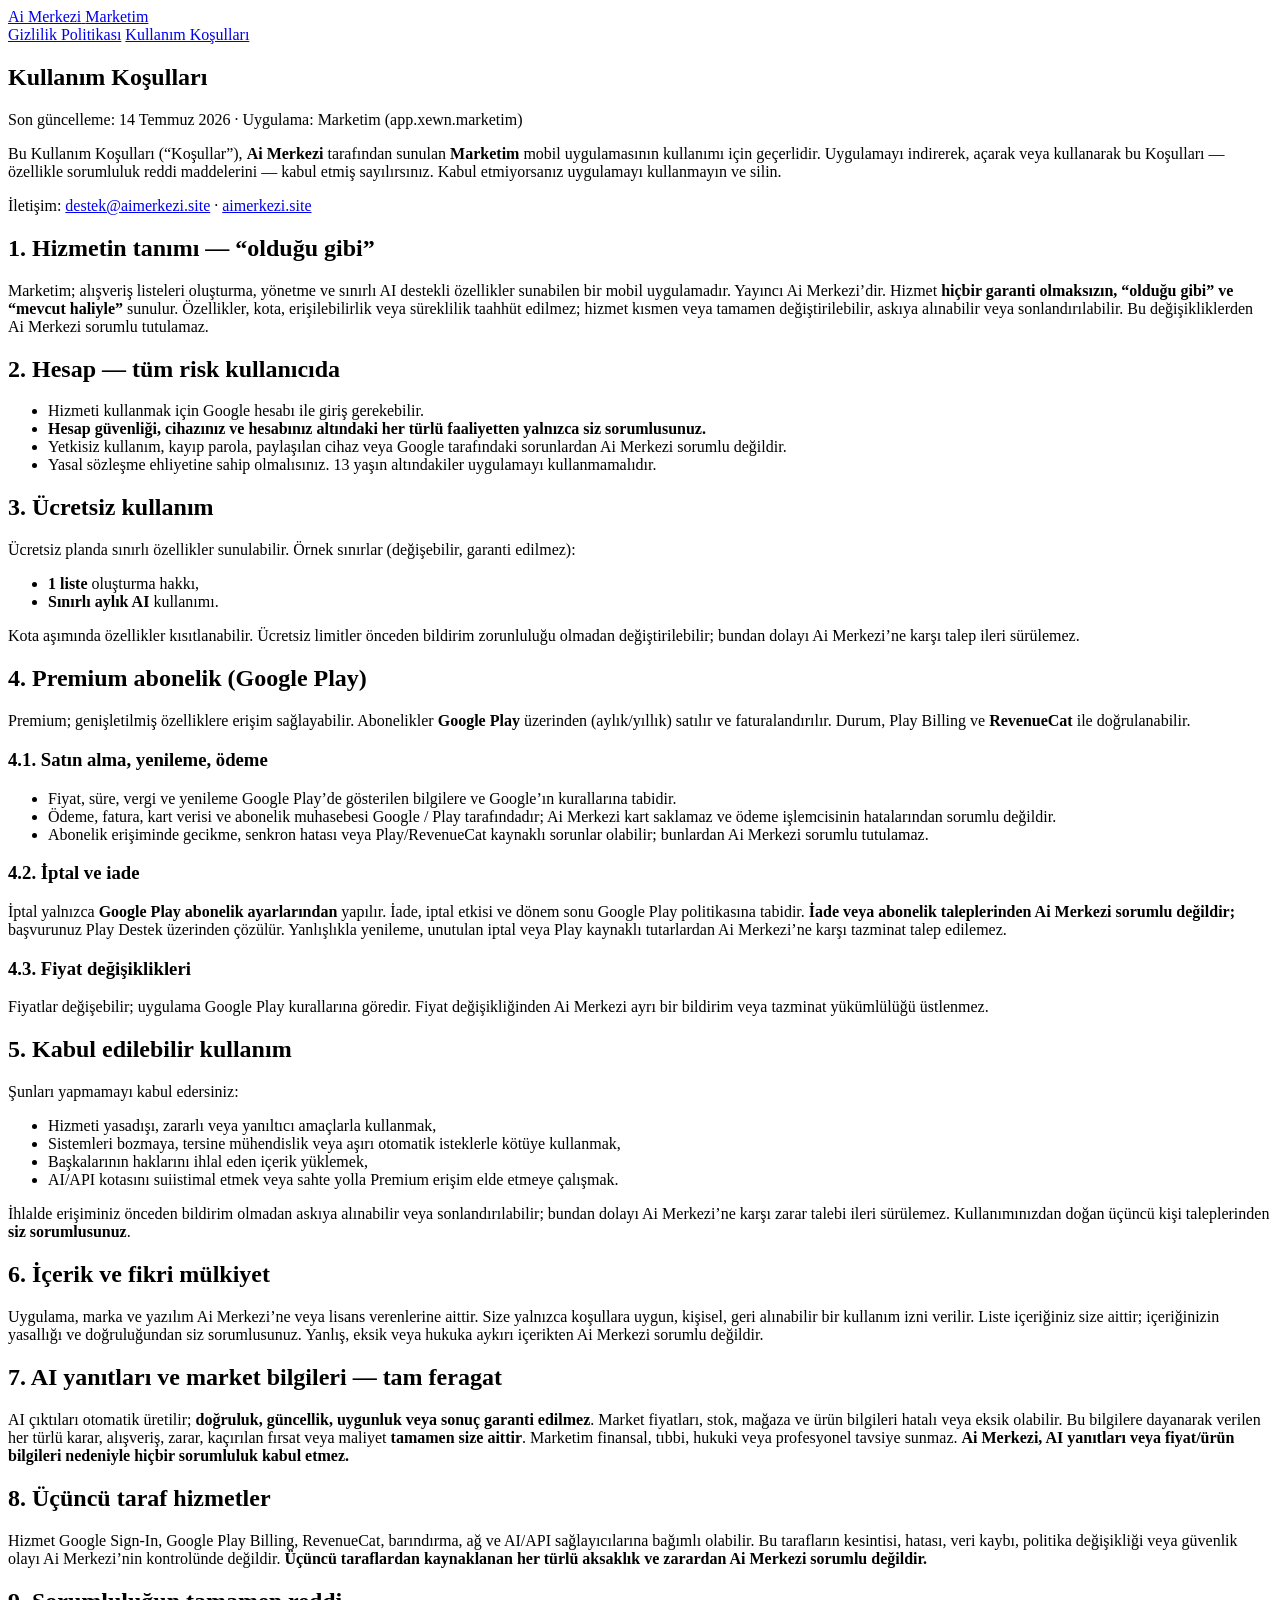
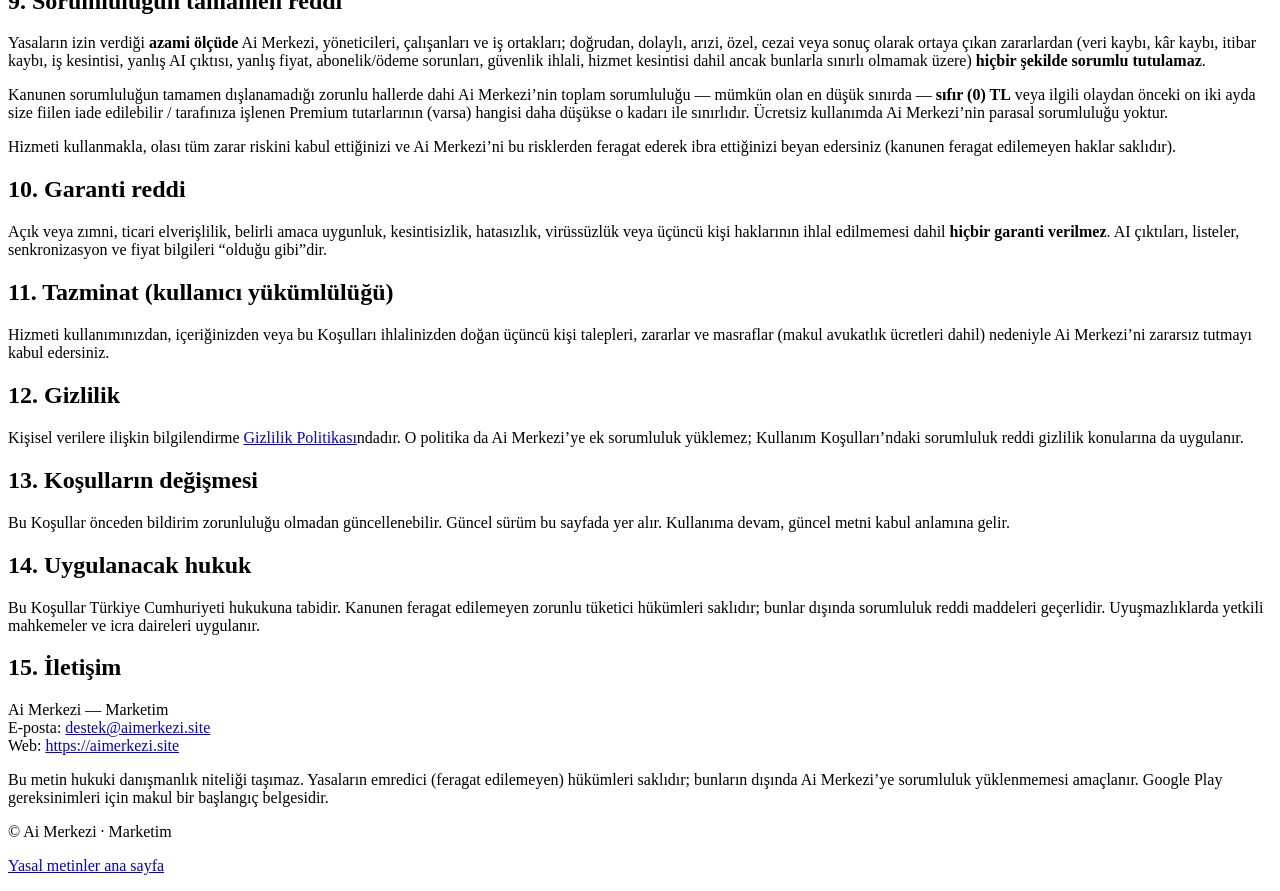
==== aimerkezi-legal/kullanim-kosullari/index.html @ cb1f8430 "first commit Co-authored-by: Cursor <cursoragent@cursor.com>" ====
<!DOCTYPE html>
<html lang="tr">
<head>
  <meta charset="utf-8">
  <meta name="viewport" content="width=device-width, initial-scale=1">
  <title>Kullanım Koşulları — Marketim | Ai Merkezi</title>
  <meta name="description" content="Marketim kullanım koşulları: ücretsiz kullanım, Premium abonelik, Google Play ve sorumluluk reddi.">
  <meta name="robots" content="index,follow">
  <link rel="preconnect" href="https://fonts.googleapis.com">
  <link rel="preconnect" href="https://fonts.gstatic.com" crossorigin>
  <link href="https://fonts.googleapis.com/css2?family=Fraunces:opsz,wght@9..144,600&family=Source+Sans+3:wght@400;600&display=swap" rel="stylesheet">
  <link rel="stylesheet" href="/css/styles.css">
</head>
<body>
  <header class="site-header wrap">
    <a class="brand-lockup" href="/">
      <span class="brand-name">Ai Merkezi</span>
      <span class="brand-product">Marketim</span>
    </a>
    <nav class="site-nav" aria-label="Yasal sayfalar">
      <a href="/gizlilik/">Gizlilik Politikası</a>
      <a href="/kullanim-kosullari/" aria-current="page">Kullanım Koşulları</a>
    </nav>
  </header>

  <main class="wrap">
    <article class="legal">
      <h1 class="page-title">Kullanım Koşulları</h1>
      <p class="meta">Son güncelleme: 14 Temmuz 2026 · Uygulama: Marketim (app.xewn.marketim)</p>

      <p>
        Bu Kullanım Koşulları (“Koşullar”), <strong>Ai Merkezi</strong> tarafından sunulan
        <strong>Marketim</strong> mobil uygulamasının kullanımı için geçerlidir.
        Uygulamayı indirerek, açarak veya kullanarak bu Koşulları — özellikle sorumluluk
        reddi maddelerini — kabul etmiş sayılırsınız. Kabul etmiyorsanız uygulamayı
        kullanmayın ve silin.
      </p>
      <p>
        İletişim: <a href="mailto:destek@aimerkezi.site">destek@aimerkezi.site</a> ·
        <a href="https://aimerkezi.site">aimerkezi.site</a>
      </p>

      <h2>1. Hizmetin tanımı — “olduğu gibi”</h2>
      <p>
        Marketim; alışveriş listeleri oluşturma, yönetme ve sınırlı AI destekli özellikler
        sunabilen bir mobil uygulamadır. Yayıncı Ai Merkezi’dir. Hizmet
        <strong>hiçbir garanti olmaksızın, “olduğu gibi” ve “mevcut haliyle”</strong> sunulur.
        Özellikler, kota, erişilebilirlik veya süreklilik taahhüt edilmez; hizmet kısmen veya
        tamamen değiştirilebilir, askıya alınabilir veya sonlandırılabilir. Bu değişikliklerden
        Ai Merkezi sorumlu tutulamaz.
      </p>

      <h2>2. Hesap — tüm risk kullanıcıda</h2>
      <ul>
        <li>Hizmeti kullanmak için Google hesabı ile giriş gerekebilir.</li>
        <li><strong>Hesap güvenliği, cihazınız ve hesabınız altındaki her türlü faaliyetten yalnızca siz sorumlusunuz.</strong></li>
        <li>Yetkisiz kullanım, kayıp parola, paylaşılan cihaz veya Google tarafındaki sorunlardan Ai Merkezi sorumlu değildir.</li>
        <li>Yasal sözleşme ehliyetine sahip olmalısınız. 13 yaşın altındakiler uygulamayı kullanmamalıdır.</li>
      </ul>

      <h2>3. Ücretsiz kullanım</h2>
      <p>Ücretsiz planda sınırlı özellikler sunulabilir. Örnek sınırlar (değişebilir, garanti edilmez):</p>
      <ul>
        <li><strong>1 liste</strong> oluşturma hakkı,</li>
        <li><strong>Sınırlı aylık AI</strong> kullanımı.</li>
      </ul>
      <p>
        Kota aşımında özellikler kısıtlanabilir. Ücretsiz limitler önceden bildirim
        zorunluluğu olmadan değiştirilebilir; bundan dolayı Ai Merkezi’ne karşı talep
        ileri sürülemez.
      </p>

      <h2>4. Premium abonelik (Google Play)</h2>
      <p>
        Premium; genişletilmiş özelliklere erişim sağlayabilir. Abonelikler
        <strong>Google Play</strong> üzerinden (aylık/yıllık) satılır ve faturalandırılır.
        Durum, Play Billing ve <strong>RevenueCat</strong> ile doğrulanabilir.
      </p>

      <h3>4.1. Satın alma, yenileme, ödeme</h3>
      <ul>
        <li>Fiyat, süre, vergi ve yenileme Google Play’de gösterilen bilgilere ve Google’ın kurallarına tabidir.</li>
        <li>Ödeme, fatura, kart verisi ve abonelik muhasebesi Google / Play tarafındadır; Ai Merkezi kart saklamaz ve ödeme işlemcisinin hatalarından sorumlu değildir.</li>
        <li>Abonelik erişiminde gecikme, senkron hatası veya Play/RevenueCat kaynaklı sorunlar olabilir; bunlardan Ai Merkezi sorumlu tutulamaz.</li>
      </ul>

      <h3>4.2. İptal ve iade</h3>
      <p>
        İptal yalnızca <strong>Google Play abonelik ayarlarından</strong> yapılır. İade, iptal
        etkisi ve dönem sonu Google Play politikasına tabidir.
        <strong>İade veya abonelik taleplerinden Ai Merkezi sorumlu değildir;</strong>
        başvurunuz Play Destek üzerinden çözülür. Yanlışlıkla yenileme, unutulan iptal veya
        Play kaynaklı tutarlardan Ai Merkezi’ne karşı tazminat talep edilemez.
      </p>

      <h3>4.3. Fiyat değişiklikleri</h3>
      <p>
        Fiyatlar değişebilir; uygulama Google Play kurallarına göredir. Fiyat değişikliğinden
        Ai Merkezi ayrı bir bildirim veya tazminat yükümlülüğü üstlenmez.
      </p>

      <h2>5. Kabul edilebilir kullanım</h2>
      <p>Şunları yapmamayı kabul edersiniz:</p>
      <ul>
        <li>Hizmeti yasadışı, zararlı veya yanıltıcı amaçlarla kullanmak,</li>
        <li>Sistemleri bozmaya, tersine mühendislik veya aşırı otomatik isteklerle kötüye kullanmak,</li>
        <li>Başkalarının haklarını ihlal eden içerik yüklemek,</li>
        <li>AI/API kotasını suiistimal etmek veya sahte yolla Premium erişim elde etmeye çalışmak.</li>
      </ul>
      <p>
        İhlalde erişiminiz önceden bildirim olmadan askıya alınabilir veya sonlandırılabilir;
        bundan dolayı Ai Merkezi’ne karşı zarar talebi ileri sürülemez. Kullanımınızdan
        doğan üçüncü kişi taleplerinden <strong>siz sorumlusunuz</strong>.
      </p>

      <h2>6. İçerik ve fikri mülkiyet</h2>
      <p>
        Uygulama, marka ve yazılım Ai Merkezi’ne veya lisans verenlerine aittir. Size yalnızca
        koşullara uygun, kişisel, geri alınabilir bir kullanım izni verilir. Liste içeriğiniz
        size aittir; içeriğinizin yasallığı ve doğruluğundan siz sorumlusunuz. Yanlış, eksik
        veya hukuka aykırı içerikten Ai Merkezi sorumlu değildir.
      </p>

      <h2>7. AI yanıtları ve market bilgileri — tam feragat</h2>
      <p>
        AI çıktıları otomatik üretilir; <strong>doğruluk, güncellik, uygunluk veya sonuç
        garanti edilmez</strong>. Market fiyatları, stok, mağaza ve ürün bilgileri hatalı veya
        eksik olabilir. Bu bilgilere dayanarak verilen her türlü karar, alışveriş, zarar,
        kaçırılan fırsat veya maliyet <strong>tamamen size aittir</strong>.
        Marketim finansal, tıbbi, hukuki veya profesyonel tavsiye sunmaz.
        <strong>Ai Merkezi, AI yanıtları veya fiyat/ürün bilgileri nedeniyle hiçbir sorumluluk
        kabul etmez.</strong>
      </p>

      <h2>8. Üçüncü taraf hizmetler</h2>
      <p>
        Hizmet Google Sign-In, Google Play Billing, RevenueCat, barındırma, ağ ve AI/API
        sağlayıcılarına bağımlı olabilir. Bu tarafların kesintisi, hatası, veri kaybı, politika
        değişikliği veya güvenlik olayı Ai Merkezi’nin kontrolünde değildir.
        <strong>Üçüncü taraflardan kaynaklanan her türlü aksaklık ve zarardan Ai Merkezi
        sorumlu değildir.</strong>
      </p>

      <h2>9. Sorumluluğun tamamen reddi</h2>
      <p>
        Yasaların izin verdiği <strong>azami ölçüde</strong> Ai Merkezi, yöneticileri,
        çalışanları ve iş ortakları; doğrudan, dolaylı, arızi, özel, cezai veya sonuç olarak
        ortaya çıkan zararlardan (veri kaybı, kâr kaybı, itibar kaybı, iş kesintisi, yanlış
        AI çıktısı, yanlış fiyat, abonelik/ödeme sorunları, güvenlik ihlali, hizmet kesintisi
        dahil ancak bunlarla sınırlı olmamak üzere) <strong>hiçbir şekilde sorumlu tutulamaz</strong>.
      </p>
      <p>
        Kanunen sorumluluğun tamamen dışlanamadığı zorunlu hallerde dahi Ai Merkezi’nin
        toplam sorumluluğu — mümkün olan en düşük sınırda — <strong>sıfır (0) TL</strong> veya
        ilgili olaydan önceki on iki ayda size fiilen iade edilebilir / tarafınıza işlenen
        Premium tutarlarının (varsa) hangisi daha düşükse o kadarı ile sınırlıdır.
        Ücretsiz kullanımda Ai Merkezi’nin parasal sorumluluğu yoktur.
      </p>
      <p>
        Hizmeti kullanmakla, olası tüm zarar riskini kabul ettiğinizi ve Ai Merkezi’ni
        bu risklerden feragat ederek ibra ettiğinizi beyan edersiniz (kanunen feragat
        edilemeyen haklar saklıdır).
      </p>

      <h2>10. Garanti reddi</h2>
      <p>
        Açık veya zımni, ticari elverişlilik, belirli amaca uygunluk, kesintisizlik, hatasızlık,
        virüssüzlük veya üçüncü kişi haklarının ihlal edilmemesi dahil <strong>hiçbir garanti
        verilmez</strong>. AI çıktıları, listeler, senkronizasyon ve fiyat bilgileri “olduğu gibi”dir.
      </p>

      <h2>11. Tazminat (kullanıcı yükümlülüğü)</h2>
      <p>
        Hizmeti kullanımınızdan, içeriğinizden veya bu Koşulları ihlalinizden doğan üçüncü
        kişi talepleri, zararlar ve masraflar (makul avukatlık ücretleri dahil) nedeniyle
        Ai Merkezi’ni zararsız tutmayı kabul edersiniz.
      </p>

      <h2>12. Gizlilik</h2>
      <p>
        Kişisel verilere ilişkin bilgilendirme
        <a href="/gizlilik/">Gizlilik Politikası</a>ndadır. O politika da Ai Merkezi’ye ek
        sorumluluk yüklemez; Kullanım Koşulları’ndaki sorumluluk reddi gizlilik konularına
        da uygulanır.
      </p>

      <h2>13. Koşulların değişmesi</h2>
      <p>
        Bu Koşullar önceden bildirim zorunluluğu olmadan güncellenebilir. Güncel sürüm bu
        sayfada yer alır. Kullanıma devam, güncel metni kabul anlamına gelir.
      </p>

      <h2>14. Uygulanacak hukuk</h2>
      <p>
        Bu Koşullar Türkiye Cumhuriyeti hukukuna tabidir. Kanunen feragat edilemeyen zorunlu
        tüketici hükümleri saklıdır; bunlar dışında sorumluluk reddi maddeleri geçerlidir.
        Uyuşmazlıklarda yetkili mahkemeler ve icra daireleri uygulanır.
      </p>

      <h2>15. İletişim</h2>
      <p>
        Ai Merkezi — Marketim<br>
        E-posta: <a href="mailto:destek@aimerkezi.site">destek@aimerkezi.site</a><br>
        Web: <a href="https://aimerkezi.site">https://aimerkezi.site</a>
      </p>

      <p class="note">
        Bu metin hukuki danışmanlık niteliği taşımaz. Yasaların emredici (feragat edilemeyen)
        hükümleri saklıdır; bunların dışında Ai Merkezi’ye sorumluluk yüklenmemesi amaçlanır.
        Google Play gereksinimleri için makul bir başlangıç belgesidir.
      </p>
    </article>
  </main>

  <footer class="site-footer wrap">
    <p>© Ai Merkezi · Marketim</p>
    <p><a href="/">Yasal metinler ana sayfa</a></p>
  </footer>
</body>
</html>
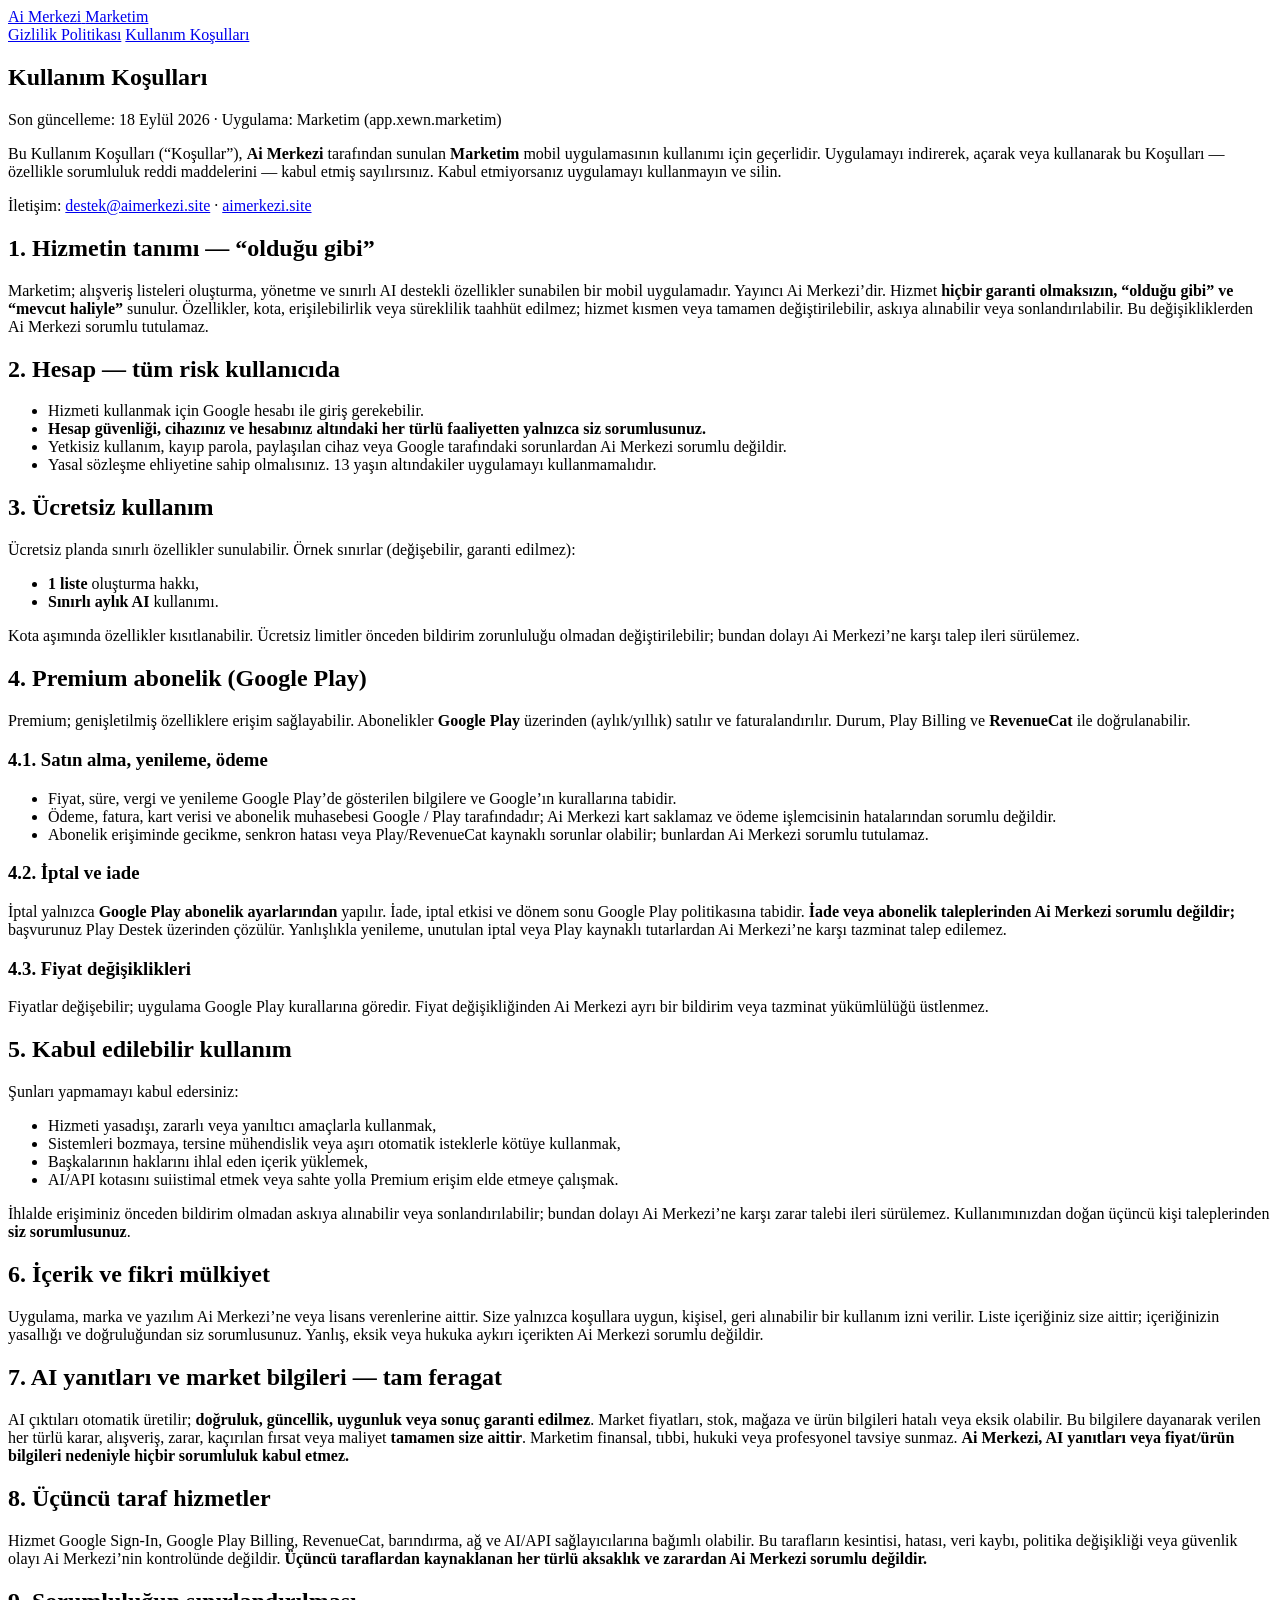
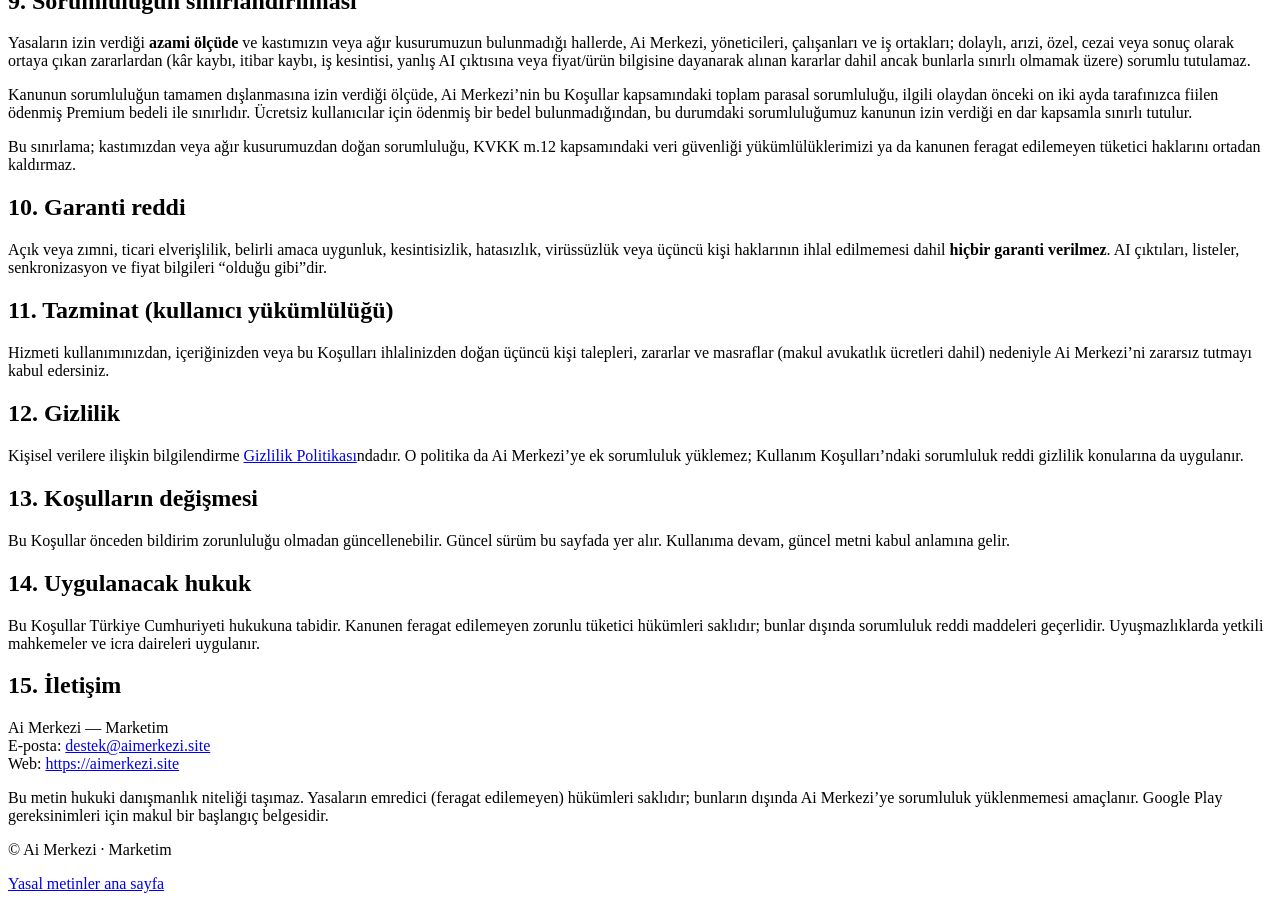
==== commit 523a2ee2: "fix(legal): aydınlatma/rıza ayrımı, yurt dışı aktarım kategorisi, ölçülü sorumluluk sınırı - Gizlili" ====
--- a/aimerkezi-legal/kullanim-kosullari/index.html
+++ b/aimerkezi-legal/kullanim-kosullari/index.html
@@ -26,7 +26,7 @@
   <main class="wrap">
     <article class="legal">
       <h1 class="page-title">Kullanım Koşulları</h1>
-      <p class="meta">Son güncelleme: 14 Temmuz 2026 · Uygulama: Marketim (app.xewn.marketim)</p>
+      <p class="meta">Son güncelleme: 18 Eylül 2026 · Uygulama: Marketim (app.xewn.marketim)</p>
 
       <p>
         Bu Kullanım Koşulları (“Koşullar”), <strong>Ai Merkezi</strong> tarafından sunulan
@@ -141,25 +141,25 @@
         sorumlu değildir.</strong>
       </p>
 
-      <h2>9. Sorumluluğun tamamen reddi</h2>
-      <p>
-        Yasaların izin verdiği <strong>azami ölçüde</strong> Ai Merkezi, yöneticileri,
-        çalışanları ve iş ortakları; doğrudan, dolaylı, arızi, özel, cezai veya sonuç olarak
-        ortaya çıkan zararlardan (veri kaybı, kâr kaybı, itibar kaybı, iş kesintisi, yanlış
-        AI çıktısı, yanlış fiyat, abonelik/ödeme sorunları, güvenlik ihlali, hizmet kesintisi
-        dahil ancak bunlarla sınırlı olmamak üzere) <strong>hiçbir şekilde sorumlu tutulamaz</strong>.
-      </p>
-      <p>
-        Kanunen sorumluluğun tamamen dışlanamadığı zorunlu hallerde dahi Ai Merkezi’nin
-        toplam sorumluluğu — mümkün olan en düşük sınırda — <strong>sıfır (0) TL</strong> veya
-        ilgili olaydan önceki on iki ayda size fiilen iade edilebilir / tarafınıza işlenen
-        Premium tutarlarının (varsa) hangisi daha düşükse o kadarı ile sınırlıdır.
-        Ücretsiz kullanımda Ai Merkezi’nin parasal sorumluluğu yoktur.
-      </p>
-      <p>
-        Hizmeti kullanmakla, olası tüm zarar riskini kabul ettiğinizi ve Ai Merkezi’ni
-        bu risklerden feragat ederek ibra ettiğinizi beyan edersiniz (kanunen feragat
-        edilemeyen haklar saklıdır).
+      <h2>9. Sorumluluğun sınırlandırılması</h2>
+      <p>
+        Yasaların izin verdiği <strong>azami ölçüde</strong> ve kastımızın veya ağır kusurumuzun
+        bulunmadığı hallerde, Ai Merkezi, yöneticileri, çalışanları ve iş ortakları; dolaylı,
+        arızi, özel, cezai veya sonuç olarak ortaya çıkan zararlardan (kâr kaybı, itibar kaybı,
+        iş kesintisi, yanlış AI çıktısına veya fiyat/ürün bilgisine dayanarak alınan kararlar
+        dahil ancak bunlarla sınırlı olmamak üzere) sorumlu tutulamaz.
+      </p>
+      <p>
+        Kanunun sorumluluğun tamamen dışlanmasına izin verdiği ölçüde, Ai Merkezi’nin bu
+        Koşullar kapsamındaki toplam parasal sorumluluğu, ilgili olaydan önceki on iki ayda
+        tarafınızca fiilen ödenmiş Premium bedeli ile sınırlıdır. Ücretsiz kullanıcılar için
+        ödenmiş bir bedel bulunmadığından, bu durumdaki sorumluluğumuz kanunun izin verdiği
+        en dar kapsamla sınırlı tutulur.
+      </p>
+      <p>
+        Bu sınırlama; kastımızdan veya ağır kusurumuzdan doğan sorumluluğu, KVKK m.12
+        kapsamındaki veri güvenliği yükümlülüklerimizi ya da kanunen feragat edilemeyen
+        tüketici haklarını ortadan kaldırmaz.
       </p>
 
       <h2>10. Garanti reddi</h2>
